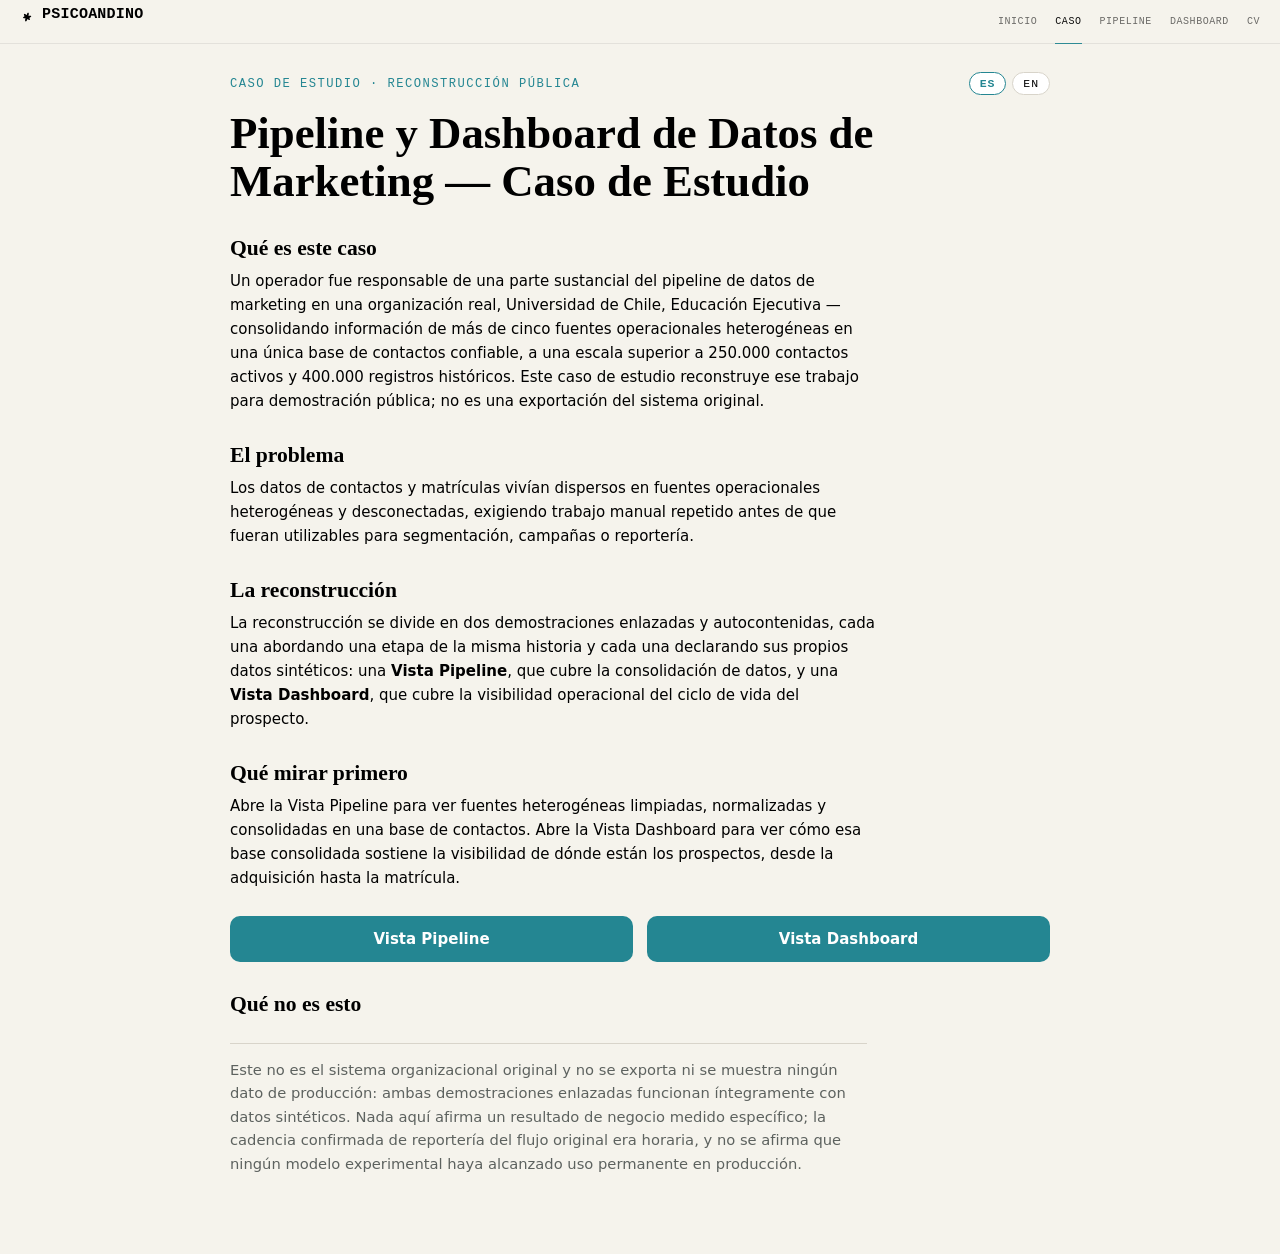
==== case-study/index.html @ 945f362c "Add files via upload" ====
<!DOCTYPE html>
<html lang="es" data-motif-owner="header">
<head>
<meta charset="UTF-8">
<meta name="viewport" content="width=device-width, initial-scale=1.0">
<title>Caso de Estudio — Pipeline y Dashboard de Datos de Marketing</title>
<meta name="description" content="Caso de estudio: reconstrucción pública de un pipeline de datos de marketing multi-fuente y su dashboard operacional, con datos sintéticos.">
<link rel="stylesheet" href="../shell/psico-header/psico-header.css">
<link rel="stylesheet" href="../shell/public-shell.css">
<link rel="stylesheet" href="../shell/portfolio.css">
</head>
<body>
<psico-header data-shell-current="case-study" data-shell-root="../" data-shell-lang-key="portfolio_lang" data-shell-lang-default="es">
  <header class="psico-header-fallback"><a class="psico-header-fallback__brand" href="../index.html">PSICOANDINO</a><nav aria-label="Primary navigation"><a href="../index.html">Inicio</a><a href="index.html" aria-current="page">Caso</a><a href="../pipeline/index.html">Pipeline</a><a href="../dashboard/index.html">Dashboard</a><a href="../cv/index.html">CV</a></nav></header>
</psico-header>

<main class="portfolio-page">
  <div class="portfolio-topline">
    <p class="portfolio-kicker" data-i18n="kicker">Caso de estudio · reconstrucción pública</p>
    <div class="lang-switch" role="group" aria-label="Language / Idioma">
      <button class="lang-btn" type="button" data-lang="es" aria-pressed="true">ES</button>
      <button class="lang-btn" type="button" data-lang="en" aria-pressed="false">EN</button>
    </div>
  </div>

  <h1 data-i18n="title">Pipeline y Dashboard de Datos de Marketing — Caso de Estudio</h1>

  <h2 data-i18n="s1Head">Qué es este caso</h2>
  <p data-i18n="s1Body">Un operador fue responsable de una parte sustancial del pipeline de datos de marketing en una organización real, Universidad de Chile, Educación Ejecutiva — consolidando información de más de cinco fuentes operacionales heterogéneas en una única base de contactos confiable, a una escala superior a 250.000 contactos activos y 400.000 registros históricos. Este caso de estudio reconstruye ese trabajo para demostración pública; no es una exportación del sistema original.</p>

  <h2 data-i18n="s2Head">El problema</h2>
  <p data-i18n="s2Body">Los datos de contactos y matrículas vivían dispersos en fuentes operacionales heterogéneas y desconectadas, exigiendo trabajo manual repetido antes de que fueran utilizables para segmentación, campañas o reportería.</p>

  <h2 data-i18n="s3Head">La reconstrucción</h2>
  <p data-i18n="s3Body">La reconstrucción se divide en dos demostraciones enlazadas y autocontenidas, cada una abordando una etapa de la misma historia y cada una declarando sus propios datos sintéticos: una <strong>Vista Pipeline</strong>, que cubre la consolidación de datos, y una <strong>Vista Dashboard</strong>, que cubre la visibilidad operacional del ciclo de vida del prospecto.</p>

  <h2 data-i18n="s4Head">Qué mirar primero</h2>
  <p data-i18n="s4Body">Abre la Vista Pipeline para ver fuentes heterogéneas limpiadas, normalizadas y consolidadas en una base de contactos. Abre la Vista Dashboard para ver cómo esa base consolidada sostiene la visibilidad de dónde están los prospectos, desde la adquisición hasta la matrícula.</p>

  <div class="portfolio-ctas">
    <a class="portfolio-cta" href="../pipeline/index.html" data-i18n="ctaPipeline">Vista Pipeline</a>
    <a class="portfolio-cta" href="../dashboard/index.html" data-i18n="ctaDashboard">Vista Dashboard</a>
  </div>

  <h2 data-i18n="s5Head">Qué no es esto</h2>
  <p class="portfolio-disclaimer" data-i18n="s5Body">Este no es el sistema organizacional original y no se exporta ni se muestra ningún dato de producción: ambas demostraciones enlazadas funcionan íntegramente con datos sintéticos. Nada aquí afirma un resultado de negocio medido específico; la cadencia confirmada de reportería del flujo original era horaria, y no se afirma que ningún modelo experimental haya alcanzado uso permanente en producción.</p>
</main>

<script>
window.PORTFOLIO_I18N = {
  es: {
    docTitle: "Caso de Estudio — Pipeline y Dashboard de Datos de Marketing",
    kicker: "Caso de estudio · reconstrucción pública",
    title: "Pipeline y Dashboard de Datos de Marketing — Caso de Estudio",
    s1Head: "Qué es este caso",
    s1Body: "Un operador fue responsable de una parte sustancial del pipeline de datos de marketing en una organización real, Universidad de Chile, Educación Ejecutiva — consolidando información de más de cinco fuentes operacionales heterogéneas en una única base de contactos confiable, a una escala superior a 250.000 contactos activos y 400.000 registros históricos. Este caso de estudio reconstruye ese trabajo para demostración pública; no es una exportación del sistema original.",
    s2Head: "El problema",
    s2Body: "Los datos de contactos y matrículas vivían dispersos en fuentes operacionales heterogéneas y desconectadas, exigiendo trabajo manual repetido antes de que fueran utilizables para segmentación, campañas o reportería.",
    s3Head: "La reconstrucción",
    s3Body: "La reconstrucción se divide en dos demostraciones enlazadas y autocontenidas, cada una abordando una etapa de la misma historia y cada una declarando sus propios datos sintéticos: una <strong>Vista Pipeline</strong>, que cubre la consolidación de datos, y una <strong>Vista Dashboard</strong>, que cubre la visibilidad operacional del ciclo de vida del prospecto.",
    s4Head: "Qué mirar primero",
    s4Body: "Abre la Vista Pipeline para ver fuentes heterogéneas limpiadas, normalizadas y consolidadas en una base de contactos. Abre la Vista Dashboard para ver cómo esa base consolidada sostiene la visibilidad de dónde están los prospectos, desde la adquisición hasta la matrícula.",
    ctaPipeline: "Vista Pipeline",
    ctaDashboard: "Vista Dashboard",
    s5Head: "Qué no es esto",
    s5Body: "Este no es el sistema organizacional original y no se exporta ni se muestra ningún dato de producción: ambas demostraciones enlazadas funcionan íntegramente con datos sintéticos. Nada aquí afirma un resultado de negocio medido específico; la cadencia confirmada de reportería del flujo original era horaria, y no se afirma que ningún modelo experimental haya alcanzado uso permanente en producción."
  },
  en: {
    docTitle: "Case Study — Marketing Data Pipeline & Dashboard Reconstruction",
    kicker: "Case study · public reconstruction",
    title: "Marketing Data Pipeline & Dashboard — Case Study",
    s1Head: "What this case is",
    s1Body: "An operator was responsible for a substantial part of the marketing data pipeline at a real organization, Universidad de Chile, Educación Ejecutiva — consolidating information from more than five heterogeneous operational sources into a single dependable contact base at a scale above 250,000 active contacts and 400,000 historical records. This case study reconstructs that work for public demonstration; it is not an export of the original system.",
    s2Head: "The problem",
    s2Body: "Contact and enrollment data lived scattered across heterogeneous, disconnected operational sources, requiring repeated manual work before any of it was usable for segmentation, campaigns, or reporting.",
    s3Head: "The reconstruction",
    s3Body: "The reconstruction is split into two linked, self-contained demonstrations, each addressing one stage of the same story and each disclosing its own synthetic data: a <strong>Pipeline View</strong>, covering data consolidation, and a <strong>Dashboard View</strong>, covering operational visibility into the prospect lifecycle.",
    s4Head: "What to look at first",
    s4Body: "Open the Pipeline View to see heterogeneous sources cleaned, normalized, and consolidated into one contact base. Open the Dashboard View to see how that consolidated base supports visibility into where prospects stand, from acquisition through enrollment.",
    ctaPipeline: "Pipeline View",
    ctaDashboard: "Dashboard View",
    s5Head: "What this is not",
    s5Body: "This is not the original organizational system, and no production data is exported or displayed: both linked demonstrations run entirely on synthetic data. Nothing here claims a specific measured business outcome; the confirmed reporting cadence of the original flow was hourly, and no experimental model is claimed to have reached permanent production use."
  }
};
</script>
<script src="../shell/portfolio-i18n.js" defer></script>
<script src="../shell/psico-shell.js" defer></script>
</body>
</html>
---- shell/psico-header/psico-header.css ----
@import url('../identity/tokens.css');
psico-header{display:block;position:sticky;top:0;z-index:1000;height:var(--psico-header-height)}
.psico-header-fallback{height:var(--psico-header-height);padding:0 var(--psico-header-padding-inline);display:flex;align-items:center;gap:20px;border-bottom:1px solid rgba(0,0,0,.075);background:rgba(245,243,236,.985);font-family:"IBM Plex Mono",ui-monospace,monospace}.psico-header-fallback__brand{font-size:15px;font-weight:700;text-decoration:none}html[data-route="home"] .psico-header-fallback__brand{visibility:hidden}.psico-header-fallback nav{margin-left:auto;height:100%;display:flex;align-items:stretch;gap:18px}.psico-header-fallback nav a{display:flex;align-items:center;color:inherit;font-size:10px;letter-spacing:.055em;text-transform:uppercase;text-decoration:none;opacity:.56}.psico-header-fallback nav a[aria-current="page"]{opacity:.95;border-bottom:1px solid var(--route-accent,var(--psico-cobre))}.psico-header-fallback a:focus-visible{outline:2px solid var(--psico-cobre);outline-offset:3px}
.psico-header__identity,
.psico-header__identity *{visibility:hidden!important}
html[data-motif-owner="header"] psico-header .psico-header__identity,
html[data-motif-owner="header"] psico-header .psico-header__identity *{visibility:visible!important}
.psico-header{position:relative;height:var(--psico-header-height);padding:0 var(--psico-header-padding-inline);display:flex;align-items:center;gap:20px;border-bottom:1px solid rgba(0,0,0,.075);background:rgba(245,243,236,.985);color:var(--psico-oled);font-family:Inter,-apple-system,BlinkMacSystemFont,"Segoe UI",sans-serif}
.psico-header__arrival{position:absolute;left:var(--psico-header-padding-inline);top:0;width:188px;height:var(--psico-header-height);opacity:0;visibility:hidden;pointer-events:none;transform-origin:left center;transition:opacity .24s ease}
html[data-motif-owner="hero"] psico-header .psico-header__arrival,html[data-motif-owner="transit"] psico-header .psico-header__arrival{opacity:var(--motif-proximity,0);visibility:visible}
.psico-header__arrival-rail{position:absolute;left:0;right:0;top:22px;border-top:1px solid rgba(36,134,146,.42);transform:scaleX(var(--motif-proximity,0));transform-origin:left center;transition:transform .38s cubic-bezier(.2,.8,.2,1)}
.psico-header__arrival-register{position:absolute;left:7px;top:15px;width:1px;height:14px;background:rgba(36,134,146,.58)}
.psico-header__arrival-register::before,.psico-header__arrival-register::after{content:"";position:absolute;left:-3px;width:7px;border-top:1px solid rgba(36,134,146,.42)}
.psico-header__arrival-register::before{top:0}.psico-header__arrival-register::after{bottom:0}
@media (prefers-reduced-motion:reduce){.psico-header__arrival{display:none}}
.psico-header__brand{display:flex;align-items:center;color:inherit;text-decoration:none;min-width:0}
.psico-header__oled{width:var(--psico-header-oled-size);height:var(--psico-header-oled-size);margin-right:var(--psico-header-oled-gap);overflow:visible;flex:0 0 auto;transform:translateY(var(--psico-header-oled-translate-y,-2px))}
.psico-header__oled path{fill:var(--psico-oled)}.psico-header__eclipse{fill:var(--psico-amatista)}
.psico-header__lockup{height:28px;display:flex;flex-direction:column;justify-content:center;min-width:0}
.psico-header__word{font:700 var(--psico-header-word-size)/1 "IBM Plex Mono",ui-monospace,SFMono-Regular,Menlo,monospace;letter-spacing:.015em;white-space:nowrap}
.psico-header__figures{height:12px;margin-top:2px;display:flex;align-items:center;gap:var(--psico-header-figure-gap,4px)}
.psico-header__figures svg{width:var(--psico-header-figure-size,12px);height:var(--psico-header-figure-size,12px);overflow:visible;transition:none;will-change:opacity,transform}
.psico-header__figures svg:nth-child(1){fill:var(--psico-sangre)}.psico-header__figures svg:nth-child(2){fill:var(--psico-mostaza)}.psico-header__figures svg:nth-child(3){fill:var(--psico-musgo)}.psico-header__figures svg:nth-child(4){fill:var(--psico-cobre)}
.psico-header__context{display:flex;align-items:center;gap:18px;min-width:0}.psico-header__context[hidden]{display:none}.psico-header__divider{width:1px;height:20px;background:rgba(0,0,0,.18)}.psico-header__section{font:italic 500 14px/1 "IBM Plex Mono",ui-monospace,monospace;color:rgba(0,0,0,.58);white-space:nowrap}
.psico-header__nav{display:flex;align-items:stretch;align-self:stretch;gap:18px;margin-left:auto}.psico-header__nav a{position:relative;display:flex;align-items:center;justify-content:center;min-height:44px;color:inherit;text-decoration:none;font:500 10px/1 "IBM Plex Mono",ui-monospace,monospace;letter-spacing:.055em;text-transform:uppercase;opacity:.56}.psico-header__nav a::after{content:"";position:absolute;left:0;right:0;bottom:0;border-top:1px solid var(--route-accent,var(--psico-cobre));transform:scaleX(0);transition:transform .24s ease}.psico-header__nav a:hover,.psico-header__nav a[aria-current="page"]{opacity:.95}.psico-header__nav a[aria-current="page"]::after{transform:scaleX(1)}.psico-header__nav-short{display:none}
.psico-header__brand:focus-visible,.psico-header__nav a:focus-visible{outline:2px solid var(--psico-cobre);outline-offset:3px}
@media(max-width:760px){:root{--psico-header-padding-inline:12px}.psico-header{gap:10px}.psico-header__context{display:none}.psico-header__nav{min-width:140px;gap:0}.psico-header__nav a{flex:1 0 28px;min-width:28px;font-size:9px}.psico-header__nav-long{display:none}.psico-header__nav-short{display:inline}}
@media(max-width:760px){.psico-header-fallback{gap:10px}.psico-header-fallback__brand{font-size:13px}.psico-header-fallback nav{min-width:0;gap:10px;overflow-x:auto;scrollbar-width:none}.psico-header-fallback nav a{min-height:44px;font-size:9px}.psico-header-fallback nav::-webkit-scrollbar{display:none}}
@media(max-width:360px){.psico-header__oled{margin-right:6px}.psico-header__word{font-size:13px}.psico-header__nav{min-width:130px}.psico-header__nav a{flex-basis:26px;min-width:26px}}
@media(prefers-reduced-motion:reduce){.psico-header__nav a::after{transition:none}}
---- shell/public-shell.css ----
/*
 * Public portfolio shell — restrained Psicoandino identity integration.
 * Loaded after each surface's own stylesheet (portfolio.css, or the app's
 * inline <style>); overrides only what is required for cross-surface
 * coherence, never business logic or layout structure.
 */

/* Header: keep the canonical sticky behavior (position:sticky;top:0 is set
   by psico-header.css itself); only align its inline gutter with the
   shared content gutter and un-stick it for print. */
:root{--psico-header-padding-inline:20px}

@media print{
  psico-header{position:static;display:none}
}

/* The public CV keeps its private print-first layout; on screen it only
   gains breathing room so text never touches the viewport edge. */
body.cv-public .container{padding:28px 20px 64px}

@media print{
  body.cv-public .container{padding:0}
}

/* Accessibility: one visible, high-contrast focus treatment for every
   interactive control on every surface, including the CV's outbound
   profile links. */
a:focus-visible,
button:focus-visible,
select:focus-visible,
input:focus-visible,
[tabindex]:focus-visible{
  outline:2px solid var(--psico-cobre,#248692);
  outline-offset:2px;
}

/* Shared screen typography scale for the four application/narrative
   surfaces (Landing, Case Study, Pipeline, Dashboard). The CV keeps its
   own printable typography untouched. */
:root{
  --portfolio-h1-family:Georgia,serif;
  --portfolio-h1-size:clamp(1.8rem,4vw,2.8rem);
  --portfolio-h1-line-height:1.08;
  --portfolio-h1-letter-spacing:normal;
  --portfolio-h2-family:Georgia,serif;
  --portfolio-h2-size:1.35rem;
  --portfolio-h3-family:Inter,system-ui,-apple-system,sans-serif;
  --portfolio-h3-size:1rem;
}
body:not(.cv-public) h1{
  font-family:var(--portfolio-h1-family);
  font-size:var(--portfolio-h1-size);
  line-height:var(--portfolio-h1-line-height);
  letter-spacing:var(--portfolio-h1-letter-spacing);
  margin-bottom:14px;
}
body:not(.cv-public) h2{
  font-family:var(--portfolio-h2-family);
  font-size:var(--portfolio-h2-size);
}
body:not(.cv-public) h3{
  font-family:var(--portfolio-h3-family);
  font-size:var(--portfolio-h3-size);
}

/* Shared card and control radius across the four application/narrative
   surfaces; each app keeps its own colors and functional distinctions. */
body:not(.cv-public){
  --portfolio-radius-card:16px;
  --portfolio-radius-control:10px;
}
body:not(.cv-public) .card,
body:not(.cv-public) .portfolio-card{border-radius:var(--portfolio-radius-card)}
body:not(.cv-public) button.nav,
body:not(.cv-public) button.download,
body:not(.cv-public) .portfolio-cta{border-radius:var(--portfolio-radius-control)}

/* Shared ES | EN language-control appearance across Landing, Case Study,
   Pipeline and Dashboard — same dimensions, border, radius, typography
   and active state, regardless of which app owns the click handling. */
body:not(.cv-public) .lang-switch{display:flex;gap:6px;border:0;padding:0;background:none}
body:not(.cv-public) .lang-btn{
  font-family:ui-monospace,SFMono-Regular,Menlo,monospace;
  font-weight:400;
  font-size:.72rem;
  letter-spacing:.08em;
  padding:4px 10px;
  border:1px solid var(--portfolio-line,#d8d4ca);
  border-radius:999px;
  background:var(--portfolio-panel,#fff);
  color:var(--psico-oled,#000);
}
body:not(.cv-public) .lang-btn.active,
body:not(.cv-public) .lang-btn[aria-pressed="true"]{
  border-color:var(--psico-cobre,#248692);
  color:var(--psico-cobre,#248692);
  font-weight:700;
}
---- shell/portfolio.css ----
/*
 * Page styles for the generated Landing and Case Study pages.
 *
 * Restrained Psicoandino identity: Hueso background, OLED text, Cobre as
 * the only interaction color, Musgo / Mostaza / Sangre as sparse accent
 * marks. Color values come from the canonical identity tokens loaded by
 * psico-header.css (shell/identity/tokens.css).
 */
:root{
  --portfolio-line:#d8d4ca;
  --portfolio-panel:#ffffff;
  --portfolio-muted:#5d625f;
}

*{box-sizing:border-box}

body{
  margin:0;
  background:var(--psico-hueso,#F5F3EC);
  color:var(--psico-oled,#000);
  font-family:Inter,system-ui,-apple-system,sans-serif;
  font-size:15px;
}

.portfolio-page{
  max-width:860px;
  margin:auto;
  padding:28px 20px 64px;
}

.portfolio-topline{
  display:flex;
  align-items:baseline;
  justify-content:space-between;
  gap:16px;
  margin-bottom:14px;
}

.portfolio-kicker{
  margin:0;
  font-family:ui-monospace,SFMono-Regular,Menlo,monospace;
  font-size:.76rem;
  letter-spacing:.12em;
  text-transform:uppercase;
  color:var(--psico-cobre,#248692);
}

.lang-switch{display:flex;gap:6px;flex:0 0 auto}

.lang-btn{
  font-family:ui-monospace,SFMono-Regular,Menlo,monospace;
  font-size:.72rem;
  letter-spacing:.08em;
  padding:4px 10px;
  border:1px solid var(--portfolio-line);
  border-radius:999px;
  background:var(--portfolio-panel);
  color:var(--psico-oled,#000);
  cursor:pointer;
}

.lang-btn[aria-pressed="true"]{
  border-color:var(--psico-cobre,#248692);
  color:var(--psico-cobre,#248692);
  font-weight:700;
}

.lang-btn:focus-visible{outline:2px solid var(--psico-cobre,#248692);outline-offset:2px}

h1{
  font-family:Georgia,serif;
  font-size:clamp(1.8rem,4vw,2.8rem);
  line-height:1.08;
  margin:0 0 14px;
  max-width:720px;
}

h2{
  font-family:Georgia,serif;
  font-size:1.3rem;
  margin:30px 0 8px;
}

p{line-height:1.6;max-width:68ch;margin:0 0 14px}

.portfolio-lede{font-size:1.05rem;color:var(--portfolio-muted)}

.portfolio-grid{
  display:grid;
  grid-template-columns:1fr;
  gap:14px;
  margin:26px 0;
}

@media(min-width:620px){
  .portfolio-grid{grid-template-columns:1fr 1fr}
}

.portfolio-card{
  display:block;
  position:relative;
  padding:18px 18px 16px 26px;
  border:1px solid var(--portfolio-line);
  border-radius:14px;
  background:var(--portfolio-panel);
  text-decoration:none;
  color:var(--psico-oled,#000);
}

.portfolio-card::before{
  content:"";
  position:absolute;
  left:12px;
  top:22px;
  width:7px;
  height:7px;
  border-radius:2px;
  background:var(--portfolio-card-accent,var(--psico-cobre,#248692));
}

.portfolio-card--case{--portfolio-card-accent:var(--psico-mostaza,#B78627)}
.portfolio-card--pipeline{--portfolio-card-accent:var(--psico-cobre,#248692)}
.portfolio-card--dashboard{--portfolio-card-accent:var(--psico-musgo,#6D7C50)}
.portfolio-card--cv{--portfolio-card-accent:var(--psico-sangre,#C73A4A)}

.portfolio-card:hover,
.portfolio-card:focus-visible{border-color:var(--psico-cobre,#248692)}
.portfolio-card:focus-visible{outline:2px solid var(--psico-cobre,#248692);outline-offset:2px}

.portfolio-card .label{
  display:block;
  font-weight:600;
  color:var(--psico-cobre,#248692);
  margin-bottom:4px;
}

.portfolio-card .desc{
  color:var(--portfolio-muted);
  font-size:.92rem;
  line-height:1.5;
}

.portfolio-note{
  font-size:.9rem;
  color:var(--portfolio-muted);
  border-top:1px solid var(--portfolio-line);
  padding-top:14px;
}

/* Case Study CTAs — the only two primary narrative calls to action. */
.portfolio-ctas{
  display:grid;
  grid-template-columns:1fr 1fr;
  gap:14px;
  margin:26px 0;
}

@media(max-width:480px){
  .portfolio-ctas{grid-template-columns:1fr}
}

.portfolio-cta{
  display:block;
  text-align:center;
  padding:14px;
  border-radius:10px;
  background:var(--psico-cobre,#248692);
  color:#fff;
  text-decoration:none;
  font-weight:600;
}

.portfolio-cta:hover{filter:brightness(1.06)}
.portfolio-cta:focus-visible{outline:2px solid var(--psico-oled,#000);outline-offset:2px}

.portfolio-disclaimer{
  border-top:1px solid var(--portfolio-line);
  margin-top:26px;
  padding-top:14px;
  font-size:.92rem;
  color:var(--portfolio-muted);
}
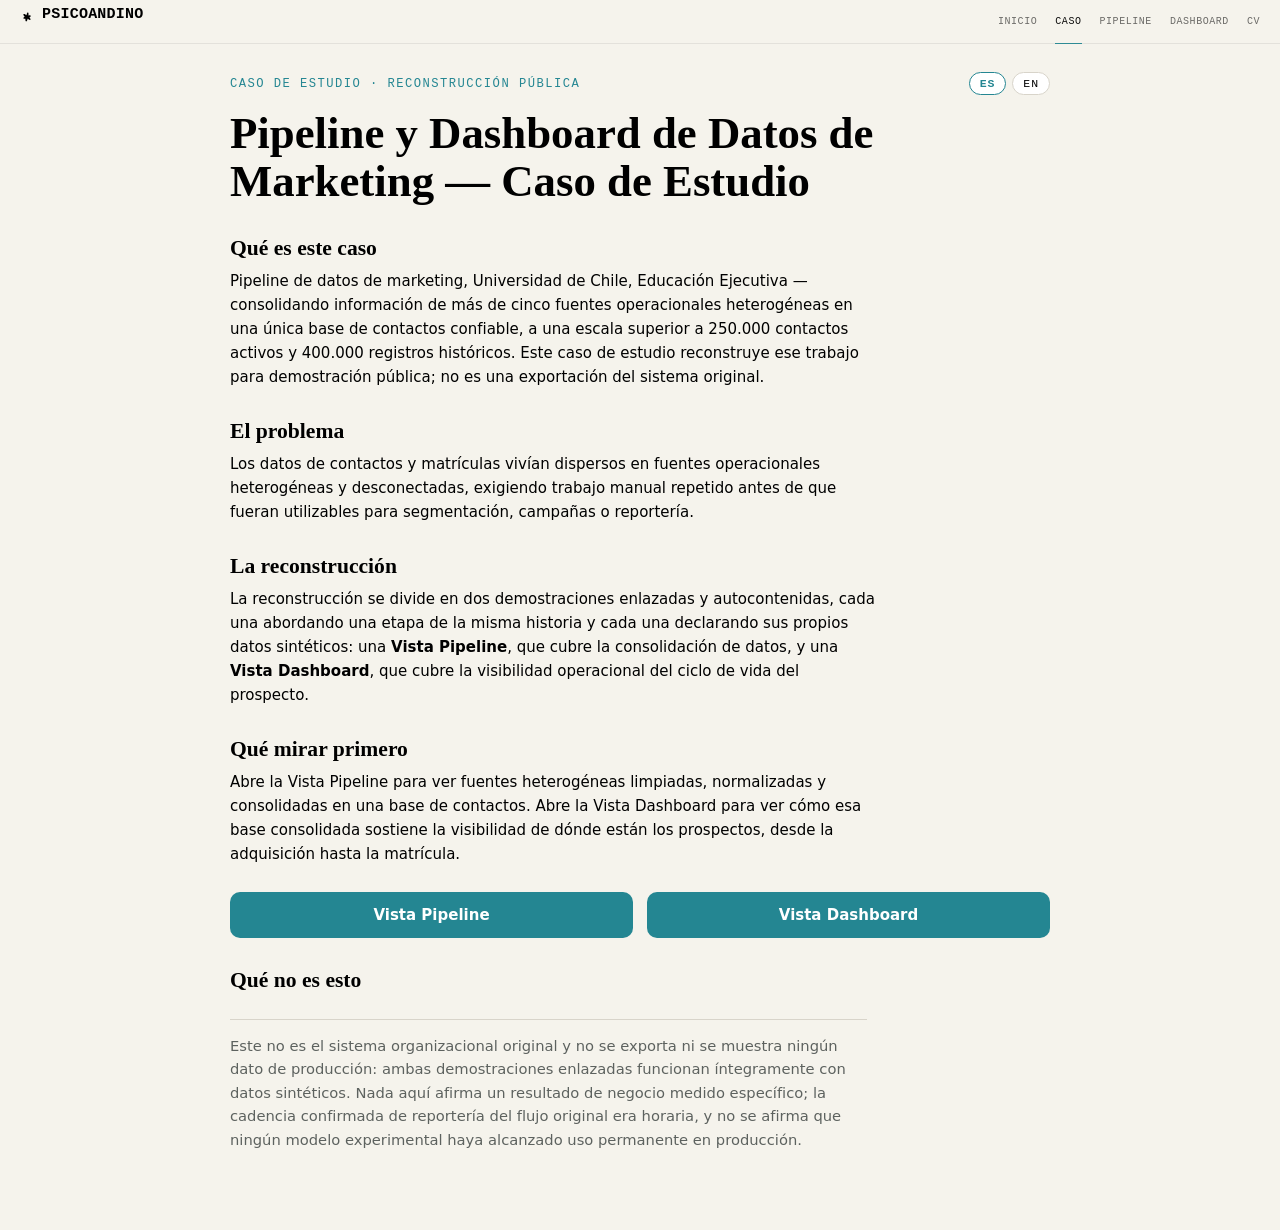
==== commit c5f18ae0: "Update index.html" ====
--- a/case-study/index.html
+++ b/case-study/index.html
@@ -26,7 +26,7 @@
   <h1 data-i18n="title">Pipeline y Dashboard de Datos de Marketing — Caso de Estudio</h1>
 
   <h2 data-i18n="s1Head">Qué es este caso</h2>
-  <p data-i18n="s1Body">Un operador fue responsable de una parte sustancial del pipeline de datos de marketing en una organización real, Universidad de Chile, Educación Ejecutiva — consolidando información de más de cinco fuentes operacionales heterogéneas en una única base de contactos confiable, a una escala superior a 250.000 contactos activos y 400.000 registros históricos. Este caso de estudio reconstruye ese trabajo para demostración pública; no es una exportación del sistema original.</p>
+  <p data-i18n="s1Body">Pipeline de datos de marketing, Universidad de Chile, Educación Ejecutiva — consolidando información de más de cinco fuentes operacionales heterogéneas en una única base de contactos confiable, a una escala superior a 250.000 contactos activos y 400.000 registros históricos. Este caso de estudio reconstruye ese trabajo para demostración pública; no es una exportación del sistema original.</p>
 
   <h2 data-i18n="s2Head">El problema</h2>
   <p data-i18n="s2Body">Los datos de contactos y matrículas vivían dispersos en fuentes operacionales heterogéneas y desconectadas, exigiendo trabajo manual repetido antes de que fueran utilizables para segmentación, campañas o reportería.</p>
@@ -53,7 +53,7 @@
     kicker: "Caso de estudio · reconstrucción pública",
     title: "Pipeline y Dashboard de Datos de Marketing — Caso de Estudio",
     s1Head: "Qué es este caso",
-    s1Body: "Un operador fue responsable de una parte sustancial del pipeline de datos de marketing en una organización real, Universidad de Chile, Educación Ejecutiva — consolidando información de más de cinco fuentes operacionales heterogéneas en una única base de contactos confiable, a una escala superior a 250.000 contactos activos y 400.000 registros históricos. Este caso de estudio reconstruye ese trabajo para demostración pública; no es una exportación del sistema original.",
+    s1Body: "Pipeline de datos de marketing, Universidad de Chile, Educación Ejecutiva — consolidando información de más de cinco fuentes operacionales heterogéneas en una única base de contactos confiable, a una escala superior a 250.000 contactos activos y 400.000 registros históricos. Este caso de estudio reconstruye ese trabajo para demostración pública; no es una exportación del sistema original.",
     s2Head: "El problema",
     s2Body: "Los datos de contactos y matrículas vivían dispersos en fuentes operacionales heterogéneas y desconectadas, exigiendo trabajo manual repetido antes de que fueran utilizables para segmentación, campañas o reportería.",
     s3Head: "La reconstrucción",
